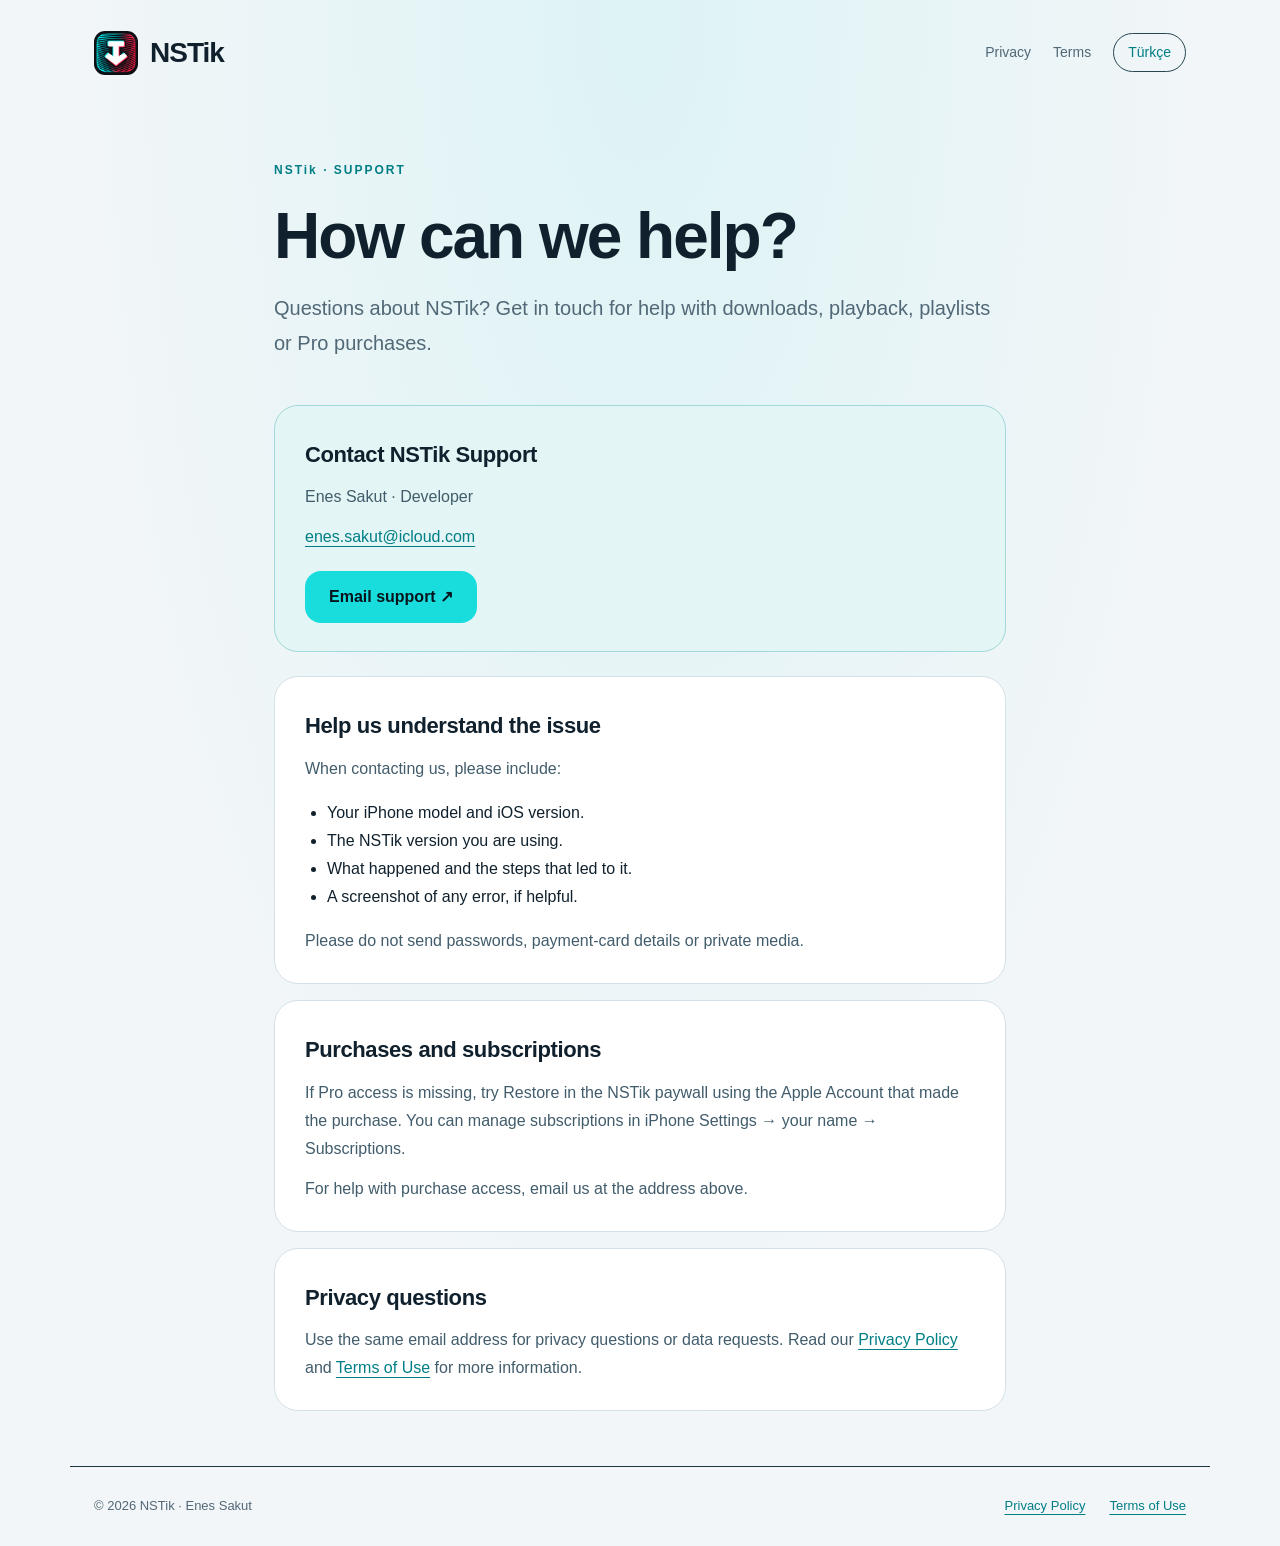
==== contact/index.html @ 0621d668 "Add bilingual NSTik contact and support page" ====
<!doctype html>
<html lang="en">
<head>
<meta charset="utf-8"><meta name="viewport" content="width=device-width,initial-scale=1">
<meta name="color-scheme" content="dark light"><meta name="description" content="Contact NSTik support for help with downloads, purchases, playlists and privacy questions.">
<title>Contact & Support · NSTik</title>
<link rel="icon" href="../assets/icon.png"><link rel="stylesheet" href="../assets/style.css">
<link rel="alternate" hreflang="tr" href="tr.html">
<style>.support{max-width:780px}.email-button{display:inline-block;background:#19dddc;color:#06151d!important;border-radius:16px;padding:12px 24px;margin-top:20px;font-weight:700;text-decoration:none}.support ul{padding-left:22px}.contact{margin:0 0 24px}.support section{margin-top:16px}</style>
</head>
<body>
<a class="skip" href="#main">Skip to content</a>
<header><a class="brand" href="../index.html"><img src="../assets/icon.png" width="44" height="44" alt=""><span>NSTik</span></a><nav aria-label="Pages"><a href="../privacy-policy.html">Privacy</a><a href="../terms-of-use.html">Terms</a><a class="language" href="tr.html" lang="tr">Türkçe</a></nav></header>
<main id="main" class="support">
<div class="hero"><span class="eyebrow">NSTik · SUPPORT</span><h1>How can we help?</h1><p>Questions about NSTik? Get in touch for help with downloads, playback, playlists or Pro purchases.</p></div>
<div class="contact"><h2>Contact NSTik Support</h2><p>Enes Sakut · Developer</p><p><a href="mailto:enes.sakut@icloud.com">enes.sakut@icloud.com</a></p><a class="email-button" href="mailto:enes.sakut@icloud.com?subject=NSTik%20Support">Email support ↗</a></div>
<section><h2>Help us understand the issue</h2><p>When contacting us, please include:</p><ul><li>Your iPhone model and iOS version.</li><li>The NSTik version you are using.</li><li>What happened and the steps that led to it.</li><li>A screenshot of any error, if helpful.</li></ul><p>Please do not send passwords, payment-card details or private media.</p></section>
<section><h2>Purchases and subscriptions</h2><p>If Pro access is missing, try Restore in the NSTik paywall using the Apple Account that made the purchase. You can manage subscriptions in iPhone Settings → your name → Subscriptions.</p><p>For help with purchase access, email us at the address above.</p></section>
<section><h2>Privacy questions</h2><p>Use the same email address for privacy questions or data requests. Read our <a href="../privacy-policy.html">Privacy Policy</a> and <a href="../terms-of-use.html">Terms of Use</a> for more information.</p></section>
</main>
<footer><span>© 2026 NSTik · Enes Sakut</span><a href="../privacy-policy.html">Privacy Policy</a><a href="../terms-of-use.html">Terms of Use</a></footer>
</body></html>
---- assets/style.css ----
*{box-sizing:border-box}html{scroll-behavior:smooth;scroll-padding-top:110px}body{margin:0;background:radial-gradient(ellipse at 50% 0,#142b40 0,transparent 600px),#060d11;color:#f3f7fa;font:16px/1.75 -apple-system,BlinkMacSystemFont,"Segoe UI",sans-serif}a{color:#19dddc;text-underline-offset:4px}a:hover{color:#9dfafa}a:focus-visible,summary:focus-visible{outline:3px solid #19dddc;outline-offset:5px}header{max-width:1140px;margin:auto;padding:28px 24px;display:flex;align-items:center;justify-content:space-between;gap:18px}.brand{display:flex;align-items:center;gap:12px;color:#f3f7fa;text-decoration:none;font-size:28px;font-weight:750;letter-spacing:-1px}.brand img{border-radius:11px}nav{display:flex;align-items:center;gap:22px;font-size:14px}nav a{text-decoration:none;color:#a6b8c7}.language{border:1px solid #284552;border-radius:24px;padding:6px 14px;color:#19dddc}main{max-width:1140px;margin:auto;padding:0 24px}.hero{padding:50px 0 44px;max-width:760px}.eyebrow{font-size:12px;font-weight:700;letter-spacing:2px;color:#19dddc}h1{font-size:clamp(38px,6vw,64px);line-height:1.12;letter-spacing:-2px;margin:18px 0}p{margin:12px 0 0}.hero p{font-size:20px;color:#a6b8c7}.date{display:inline-block;font-size:13px;color:#a6b8c7;margin-top:22px;padding:5px 12px;border-radius:20px;background:#14242e}.layout{display:grid;grid-template-columns:230px minmax(0,1fr);gap:40px;align-items:start}aside{position:sticky;top:24px}summary{font-weight:650;margin-bottom:16px;cursor:pointer}aside a{display:block;font-size:13px;line-height:1.5;color:#a6b8c7;text-decoration:none;padding:7px 0}section{border:1px solid #213642;border-radius:24px;padding:28px 30px;background:linear-gradient(125deg,#15222db3,#0d171ecc);margin-bottom:16px}h2{font-size:22px;line-height:1.35;letter-spacing:-.4px;margin:6px 0 14px}section p{color:#b8c6d0}section a{overflow-wrap:anywhere}.number{color:#19dddc;font-size:12px;font-weight:700}.contact{padding:28px 30px;border:1px solid #1b646b;border-radius:24px;background:#0b242c;margin-top:24px}.contact p{color:#b8c6d0}.contact a{overflow-wrap:anywhere}footer{max-width:1140px;margin:55px auto 0;padding:28px 24px;border-top:1px solid #213642;display:flex;flex-wrap:wrap;gap:24px;color:#a6b8c7;font-size:13px}footer span{margin-right:auto}.skip{position:absolute;top:-100px;left:16px;background:#060d11;padding:10px;z-index:5}.skip:focus{top:10px}@media(max-width:760px){header{padding:20px 20px;flex-wrap:wrap}nav{gap:16px}main{padding:0 20px}.hero{padding:30px 0}.layout{display:block}aside{position:static;margin-bottom:24px}aside details{border-bottom:1px solid #213642;padding-bottom:16px}section{padding:22px;border-radius:20px}.hero p{font-size:18px}footer{padding:24px 20px;gap:16px}}@media(prefers-color-scheme:light){body{background:radial-gradient(ellipse at 50% 0,#ddf3f5 0,transparent 600px),#f3f6f8;color:#10212d}.brand{color:#10212d}a,.eyebrow,.number,.language{color:#007e86}a:hover{color:#00565c}nav a,aside a,.hero p,.date,footer{color:#516877}.date{background:#e3edef}section{background:#fff;border-color:#d4e1e7}section p,.contact p{color:#415c6b}.contact{background:#e3f5f5;border-color:#a1d8db}}@media(prefers-reduced-motion:reduce){html{scroll-behavior:auto}}@media print{header,aside,footer,.skip{display:none}.layout{display:block}body,section{background:#fff;color:#000}section p{color:#000}section{break-inside:avoid;border-color:#ccc}}
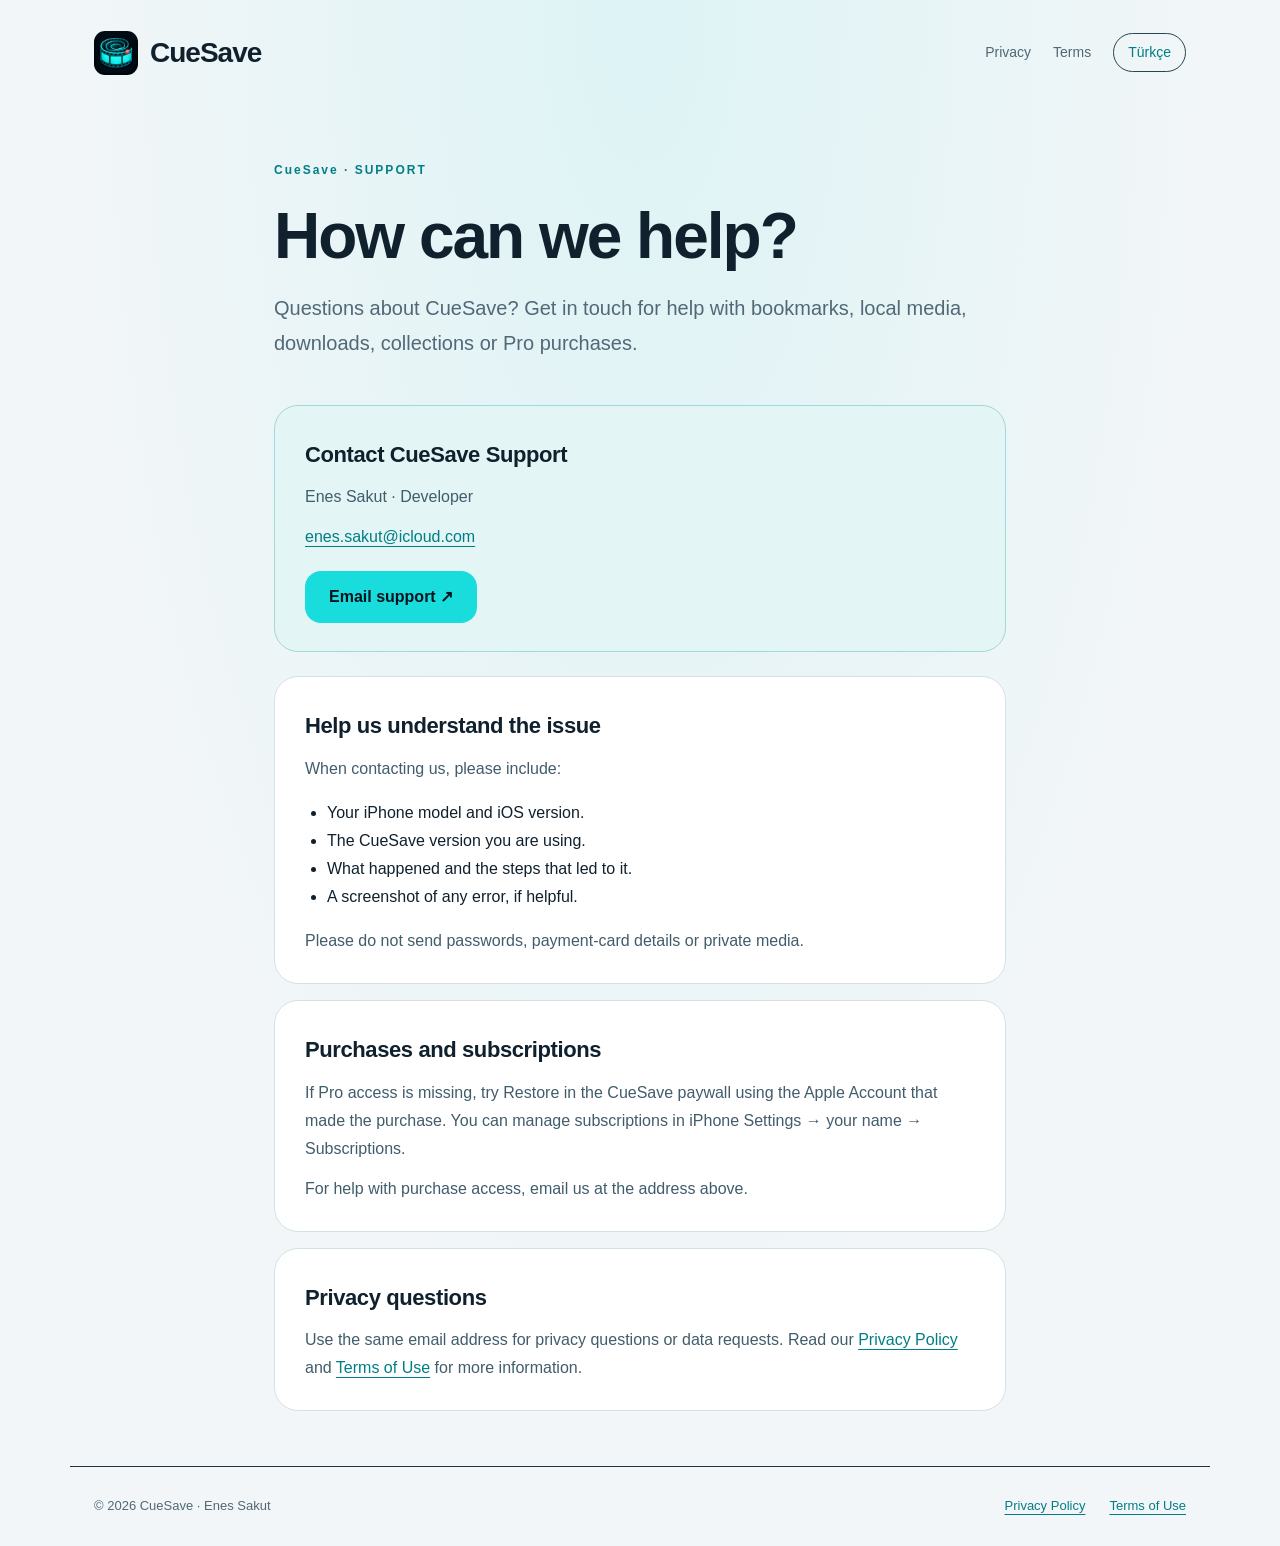
==== commit d212cce2: "Update legal and support site for CueSave" ====
--- a/contact/index.html
+++ b/contact/index.html
@@ -2,21 +2,21 @@
 <html lang="en">
 <head>
 <meta charset="utf-8"><meta name="viewport" content="width=device-width,initial-scale=1">
-<meta name="color-scheme" content="dark light"><meta name="description" content="Contact NSTik support for help with downloads, purchases, playlists and privacy questions.">
-<title>Contact & Support · NSTik</title>
+<meta name="color-scheme" content="dark light"><meta name="description" content="Contact CueSave support for help with downloads, purchases, playlists and privacy questions.">
+<title>Contact & Support · CueSave</title>
 <link rel="icon" href="../assets/icon.png"><link rel="stylesheet" href="../assets/style.css">
 <link rel="alternate" hreflang="tr" href="tr.html">
 <style>.support{max-width:780px}.email-button{display:inline-block;background:#19dddc;color:#06151d!important;border-radius:16px;padding:12px 24px;margin-top:20px;font-weight:700;text-decoration:none}.support ul{padding-left:22px}.contact{margin:0 0 24px}.support section{margin-top:16px}</style>
 </head>
 <body>
 <a class="skip" href="#main">Skip to content</a>
-<header><a class="brand" href="../index.html"><img src="../assets/icon.png" width="44" height="44" alt=""><span>NSTik</span></a><nav aria-label="Pages"><a href="../privacy-policy.html">Privacy</a><a href="../terms-of-use.html">Terms</a><a class="language" href="tr.html" lang="tr">Türkçe</a></nav></header>
+<header><a class="brand" href="../index.html"><img src="../assets/icon.png" width="44" height="44" alt=""><span>CueSave</span></a><nav aria-label="Pages"><a href="../privacy-policy.html">Privacy</a><a href="../terms-of-use.html">Terms</a><a class="language" href="tr.html" lang="tr">Türkçe</a></nav></header>
 <main id="main" class="support">
-<div class="hero"><span class="eyebrow">NSTik · SUPPORT</span><h1>How can we help?</h1><p>Questions about NSTik? Get in touch for help with downloads, playback, playlists or Pro purchases.</p></div>
-<div class="contact"><h2>Contact NSTik Support</h2><p>Enes Sakut · Developer</p><p><a href="mailto:enes.sakut@icloud.com">enes.sakut@icloud.com</a></p><a class="email-button" href="mailto:enes.sakut@icloud.com?subject=NSTik%20Support">Email support ↗</a></div>
-<section><h2>Help us understand the issue</h2><p>When contacting us, please include:</p><ul><li>Your iPhone model and iOS version.</li><li>The NSTik version you are using.</li><li>What happened and the steps that led to it.</li><li>A screenshot of any error, if helpful.</li></ul><p>Please do not send passwords, payment-card details or private media.</p></section>
-<section><h2>Purchases and subscriptions</h2><p>If Pro access is missing, try Restore in the NSTik paywall using the Apple Account that made the purchase. You can manage subscriptions in iPhone Settings → your name → Subscriptions.</p><p>For help with purchase access, email us at the address above.</p></section>
+<div class="hero"><span class="eyebrow">CueSave · SUPPORT</span><h1>How can we help?</h1><p>Questions about CueSave? Get in touch for help with bookmarks, local media, downloads, collections or Pro purchases.</p></div>
+<div class="contact"><h2>Contact CueSave Support</h2><p>Enes Sakut · Developer</p><p><a href="mailto:enes.sakut@icloud.com">enes.sakut@icloud.com</a></p><a class="email-button" href="mailto:enes.sakut@icloud.com?subject=CueSave%20Support">Email support ↗</a></div>
+<section><h2>Help us understand the issue</h2><p>When contacting us, please include:</p><ul><li>Your iPhone model and iOS version.</li><li>The CueSave version you are using.</li><li>What happened and the steps that led to it.</li><li>A screenshot of any error, if helpful.</li></ul><p>Please do not send passwords, payment-card details or private media.</p></section>
+<section><h2>Purchases and subscriptions</h2><p>If Pro access is missing, try Restore in the CueSave paywall using the Apple Account that made the purchase. You can manage subscriptions in iPhone Settings → your name → Subscriptions.</p><p>For help with purchase access, email us at the address above.</p></section>
 <section><h2>Privacy questions</h2><p>Use the same email address for privacy questions or data requests. Read our <a href="../privacy-policy.html">Privacy Policy</a> and <a href="../terms-of-use.html">Terms of Use</a> for more information.</p></section>
 </main>
-<footer><span>© 2026 NSTik · Enes Sakut</span><a href="../privacy-policy.html">Privacy Policy</a><a href="../terms-of-use.html">Terms of Use</a></footer>
+<footer><span>© 2026 CueSave · Enes Sakut</span><a href="../privacy-policy.html">Privacy Policy</a><a href="../terms-of-use.html">Terms of Use</a></footer>
 </body></html>
